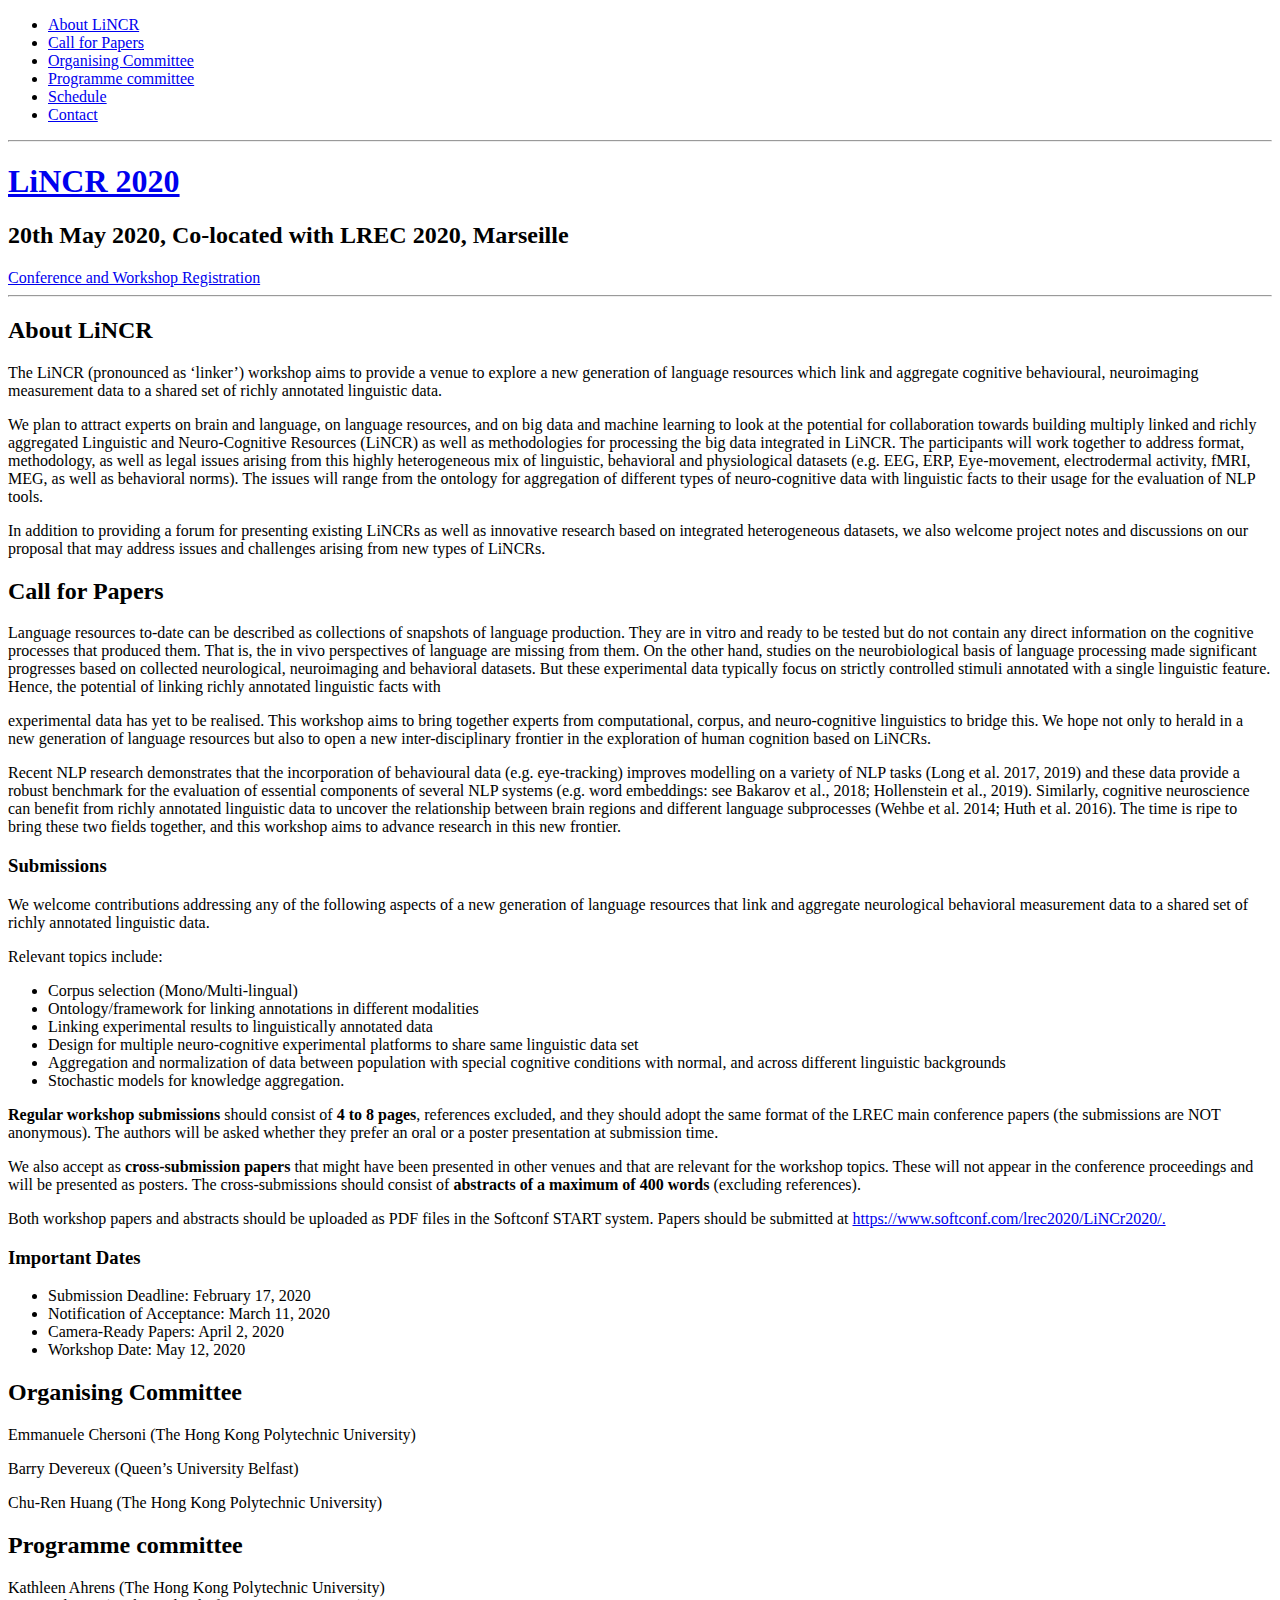
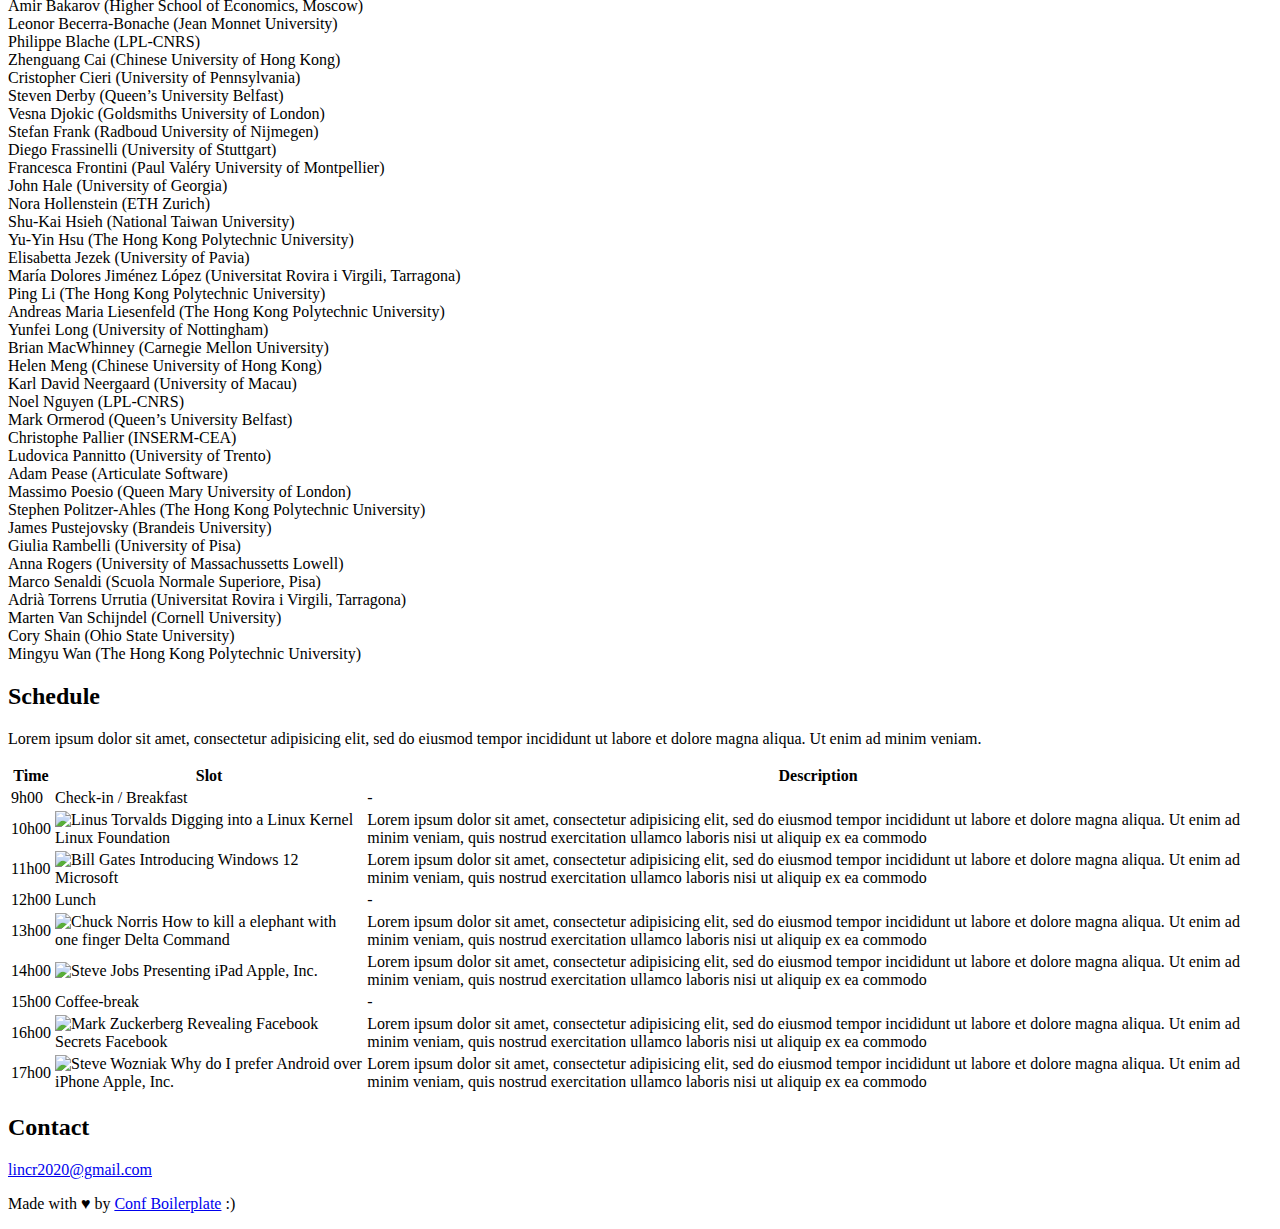
==== index.html @ c2aba681 "first commit" ====
<!doctype html>
<html itemscope itemtype="http://schema.org/Event">
<head>
  <title itemprop="name">LiNCR 2020</title>

  <meta charset="utf-8">
  <meta name="author" content="LiNCR 2020" />
  <meta name="description" content="2nd Workshop on Linguistic and Neurocognitive Resources">
  <meta name="viewport" content="width=device-width">
  <meta http-equiv="X-UA-Compatible" content="IE=edge,chrome=1">

  <meta name="generator" content="Hugo 0.62.2" />
  <meta property="og:title" content="Conference name" />
<meta property="og:description" content="2nd Workshop on Linguistic and Neurocognitive Resources" />
<meta property="og:type" content="website" />
<meta property="og:url" content="http://localhost:1313/" />
<meta property="og:image" content="http://localhost:1313/img/badge.jpg"/>


  <meta name="twitter:card" content="summary_large_image"/>
<meta name="twitter:image" content="http://localhost:1313/img/badge.jpg"/>

<meta name="twitter:title" content="Conference name"/>
<meta name="twitter:description" content="2nd Workshop on Linguistic and Neurocognitive Resources"/>


  <link rel="shortcut icon" href="http://localhost:1313/img/favicon.ico" type="image/x-icon">
  <link rel="apple-touch-icon" href="http://localhost:1313/img/apple-touch-icon.png">

  <link rel="stylesheet" type="text/css" href="http://localhost:1313/css/main.css">

</head>
<body>
  <div class="global">

    <nav id="nav">
  <ul class="wrapper">
    
      <li class="nav-item">
        <a href="#about" target="_blank" title="About LiNCR" class="nav-link">
          About LiNCR
        </a>
      </li>
    
      <li class="nav-item">
        <a href="#call" target="_blank" title="Call for Papers" class="nav-link">
          Call for Papers
        </a>
      </li>
    
      <li class="nav-item">
        <a href="#organisers" target="_blank" title="Organising Committee" class="nav-link">
          Organising Committee
        </a>
      </li>
    
      <li class="nav-item">
        <a href="#progcom" target="_blank" title="Programme committee" class="nav-link">
          Programme committee
        </a>
      </li>
    
      <li class="nav-item">
        <a href="#schedule" target="_blank" title="Schedule" class="nav-link">
          Schedule
        </a>
      </li>
    
      <li class="nav-item">
        <a href="#contact" target="_blank" title="Contact" class="nav-link">
          Contact
        </a>
      </li>
    
  </ul>
</nav>

<hr>

    

<header class="header">
  <div class="wrapper">
    <h1 class="logo-name">
      <a class="logo-link" href="#" title="LiNCR 2020" itemprop="name">LiNCR 2020</a>
    </h1>
    <h2 class="tagline">20th May 2020, Co-located with LREC 2020, Marseille</h2>

    <div class="call-action-area">
      

      
        <a href="http://register.example.com" class="call-action-link" target="_blank" title="Conference and Workshop Registration">Conference and Workshop Registration</a>
      
    </div>
  </div>
</header>

<hr>


    <div class="content" id="content">
      <div class="wrapper">
        
          <section class="about" id="about">
            <h2 class="section-title">About LiNCR</h2>

<p itemprop="description">
The LiNCR (pronounced as ‘linker’) workshop aims to provide a venue to explore a new generation of language resources which link and aggregate cognitive behavioural, neuroimaging measurement data to a shared set of richly annotated linguistic data.
</p>
<p>
We plan to attract experts on brain and language, on language resources, and on big data and machine learning to look at the potential for collaboration towards building multiply linked and richly aggregated Linguistic and Neuro-Cognitive Resources (LiNCR) as well as methodologies for processing the big data integrated in LiNCR. The participants will work together to address format, methodology, as well as legal issues arising from this highly heterogeneous mix of linguistic, behavioral and physiological datasets (e.g. EEG, ERP, Eye-movement, electrodermal activity, fMRI, MEG, as well as behavioral norms). The issues will range from the ontology for aggregation of different types of neuro-cognitive data with linguistic facts to their usage for the evaluation of NLP tools.
</p>
<p>
In addition to providing a forum for presenting existing LiNCRs as well as innovative research based on integrated heterogeneous datasets, we also welcome project notes and discussions on our proposal that may address issues and challenges arising from new types of LiNCRs.
</p>


          </section>
        
          <section class="call" id="call">
            <h2 class="section-title">Call for Papers</h2>

<p>
Language resources to-date can be described as collections of snapshots of language production. They are in vitro and ready to be tested but do not contain any direct information on the cognitive processes that produced them. That is, the in vivo perspectives of language are missing from them. On the other hand, studies on the neurobiological basis of language processing made significant progresses based on collected neurological, neuroimaging and behavioral datasets. But these experimental data typically focus on strictly controlled stimuli annotated with a single linguistic feature. Hence, the potential of linking richly annotated linguistic facts with
</p>
<p>
experimental data has yet to be realised. This workshop aims to bring together experts from computational, corpus, and neuro-cognitive linguistics to bridge this. We hope not only to herald in a new generation of language resources but also to open a new inter-disciplinary frontier in the exploration of human cognition based on LiNCRs.
</p>
<p>
Recent NLP research demonstrates that the incorporation of behavioural data (e.g. eye-tracking) improves modelling on a variety of NLP tasks (Long et al. 2017, 2019) and these data provide a robust benchmark for the evaluation of essential components of several NLP systems (e.g. word embeddings: see Bakarov et al., 2018; Hollenstein et al., 2019). Similarly, cognitive neuroscience can benefit from richly annotated linguistic data to uncover the relationship between brain regions and different language subprocesses (Wehbe et al. 2014; Huth et al. 2016). The time is ripe to bring these two fields together, and this workshop aims to advance research in this new frontier.
</p>

<h3>Submissions</h3>

<p>
We welcome contributions addressing any of the following aspects of a new generation of language resources that link and aggregate neurological behavioral measurement data to a shared set of richly annotated linguistic data.</p>
<p>Relevant topics include:</p>

<ul>
<li>Corpus selection (Mono/Multi-lingual)</li>
<li>Ontology/framework for linking annotations in different modalities</li>
<li>Linking experimental results to linguistically annotated data</li>
<li>Design for multiple neuro-cognitive experimental platforms to share same linguistic data set</li>
<li>Aggregation and normalization of data between population with special cognitive conditions with normal, and across different linguistic backgrounds</li>
<li>Stochastic models for knowledge aggregation.</li>
</ul>
</p>

<p>
<strong>Regular workshop submissions</strong> should consist of <strong>4 to 8 pages</strong>, references excluded, and they should adopt the same format of the LREC main conference papers (the submissions are NOT anonymous). The authors will be asked whether they prefer an oral or a poster presentation at submission time.
</p>

<p>
We also accept as <strong>cross-submission papers</strong> that might have been presented in other venues and that are relevant for the workshop topics. These will not appear in the conference proceedings and will be presented as posters. The cross-submissions should consist of <strong>abstracts of a maximum of 400 words</strong> (excluding references).
</p>

<p>
Both workshop papers and abstracts should be uploaded as PDF files in the Softconf START system. Papers should be submitted at <a href=https://www.softconf.com/lrec2020/LiNCr2020/>https://www.softconf.com/lrec2020/LiNCr2020/.</a>
</p>

<h3>Important Dates</h3>

<ul>
<li>Submission Deadline: February 17, 2020</li>
<li>Notification of Acceptance: March 11, 2020</li>
<li>Camera-Ready Papers: April 2, 2020</li>
<li>Workshop Date: May 12, 2020</li>
</ul>


          </section>
        
          <section class="organisers" id="organisers">
            <h2 class="section-title">Organising Committee</h2>

<p>
Emmanuele Chersoni (The Hong Kong Polytechnic University)
<p>
Barry Devereux (Queen’s University Belfast)
</p>
<p>
Chu-Ren Huang (The Hong Kong Polytechnic University)
</p>



          </section>
        
          <section class="progcom" id="progcom">
            <h2 class="section-title">Programme committee</h2>

<li>
Kathleen Ahrens (The Hong Kong Polytechnic University)
</li><li>
Amir Bakarov (Higher School of Economics, Moscow)
</li><li>
Leonor Becerra-Bonache (Jean Monnet University)
</li><li>
Philippe Blache (LPL-CNRS)
</li><li>
Zhenguang Cai (Chinese University of Hong Kong)
</li><li>
Cristopher Cieri (University of Pennsylvania)
</li><li>
Steven Derby (Queen’s University Belfast)
</li><li>
Vesna Djokic (Goldsmiths University of London)
</li><li>
Stefan Frank (Radboud University of Nijmegen)
</li><li>
Diego Frassinelli (University of Stuttgart)
</li><li>
Francesca Frontini (Paul Valéry University of Montpellier)
</li><li>
John Hale (University of Georgia)
</li><li>
Nora Hollenstein (ETH Zurich)
</li><li>
Shu-Kai Hsieh (National Taiwan University)
</li><li>
Yu-Yin Hsu (The Hong Kong Polytechnic University)
</li><li>
Elisabetta Jezek (University of Pavia)
</li><li>
María Dolores Jiménez López (Universitat Rovira i Virgili, Tarragona)
</li><li>
Ping Li (The Hong Kong Polytechnic University)
</li><li>
Andreas Maria Liesenfeld (The Hong Kong Polytechnic University)
</li><li>
Yunfei Long (University of Nottingham)
</li><li>
Brian MacWhinney (Carnegie Mellon University)
</li><li>
Helen Meng (Chinese University of Hong Kong)
</li><li>
Karl David Neergaard (University of Macau)
</li><li>
Noel Nguyen (LPL-CNRS)
</li><li>
Mark Ormerod (Queen’s University Belfast)
</li><li>
Christophe Pallier (INSERM-CEA)
</li><li>
Ludovica Pannitto (University of Trento)
</li><li>
Adam Pease (Articulate Software)
</li><li>
Massimo Poesio (Queen Mary University of London)
</li><li>
Stephen Politzer-Ahles (The Hong Kong Polytechnic University)
</li><li>
James Pustejovsky (Brandeis University)
</li><li>
Giulia Rambelli (University of Pisa)
</li><li>
Anna Rogers (University of Massachussetts Lowell)
</li><li>
Marco Senaldi (Scuola Normale Superiore, Pisa)
</li><li>
Adrià Torrens Urrutia (Universitat Rovira i Virgili, Tarragona)
</li><li>
Marten Van Schijndel (Cornell University)
</li><li>
Cory Shain (Ohio State University)
</li><li>
Mingyu Wan (The Hong Kong Polytechnic University)

          </section>
        
          <section class="schedule" id="schedule">
            <h2 class="section-title">Schedule</h2>

<p>Lorem ipsum dolor sit amet, consectetur adipisicing elit, sed do eiusmod
tempor incididunt ut labore et dolore magna aliqua. Ut enim ad minim veniam.</p>
<div class="schedule-tbl">
  <table>
    <thead>
      <tr>
        <th class="schedule-time">Time</th>
        <th class="schedule-slot">Slot</th>
        <th class="schedule-description">Description</th>
      </tr>
    </thead>
    <tbody>
      
        
          <tr class="schedule-other">
            <td class="schedule-time">9h00</td>
            <td class="schedule-slot">Check-in / Breakfast</td>
            <td class="schedule-description">-</td>
          </tr>
        
      
        
          <tr>
            <td class="schedule-time">10h00</td>
            <td class="schedule-slot">
            
              <span class="speaker-photo">
                <img class="photo" src="http://localhost:1313/img/speaker.jpg" alt="Linus Torvalds">
              </span>
            

              Digging into a Linux Kernel
              <span class="speakers-company">Linux Foundation</span>
            </td>
            <td class="schedule-description">Lorem ipsum dolor sit amet, consectetur adipisicing elit, sed do eiusmod tempor incididunt ut labore et dolore magna aliqua. Ut enim ad minim veniam, quis nostrud exercitation ullamco laboris nisi ut aliquip ex ea commodo</td>
          </tr>
        
      
        
          <tr>
            <td class="schedule-time">11h00</td>
            <td class="schedule-slot">
            
              <span class="speaker-photo">
                <img class="photo" src="http://localhost:1313/img/speaker.jpg" alt="Bill Gates">
              </span>
            

              Introducing Windows 12
              <span class="speakers-company">Microsoft</span>
            </td>
            <td class="schedule-description">Lorem ipsum dolor sit amet, consectetur adipisicing elit, sed do eiusmod tempor incididunt ut labore et dolore magna aliqua. Ut enim ad minim veniam, quis nostrud exercitation ullamco laboris nisi ut aliquip ex ea commodo</td>
          </tr>
        
      
        
          <tr class="schedule-other">
            <td class="schedule-time">12h00</td>
            <td class="schedule-slot">Lunch</td>
            <td class="schedule-description">-</td>
          </tr>
        
      
        
          <tr>
            <td class="schedule-time">13h00</td>
            <td class="schedule-slot">
            
              <span class="speaker-photo">
                <img class="photo" src="http://localhost:1313/img/speaker.jpg" alt="Chuck Norris">
              </span>
            

              How to kill a elephant with one finger
              <span class="speakers-company">Delta Command</span>
            </td>
            <td class="schedule-description">Lorem ipsum dolor sit amet, consectetur adipisicing elit, sed do eiusmod tempor incididunt ut labore et dolore magna aliqua. Ut enim ad minim veniam, quis nostrud exercitation ullamco laboris nisi ut aliquip ex ea commodo</td>
          </tr>
        
      
        
          <tr>
            <td class="schedule-time">14h00</td>
            <td class="schedule-slot">
            
              <span class="speaker-photo">
                <img class="photo" src="http://localhost:1313/img/speaker.jpg" alt="Steve Jobs">
              </span>
            

              Presenting iPad
              <span class="speakers-company">Apple, Inc.</span>
            </td>
            <td class="schedule-description">Lorem ipsum dolor sit amet, consectetur adipisicing elit, sed do eiusmod tempor incididunt ut labore et dolore magna aliqua. Ut enim ad minim veniam, quis nostrud exercitation ullamco laboris nisi ut aliquip ex ea commodo</td>
          </tr>
        
      
        
          <tr class="schedule-other">
            <td class="schedule-time">15h00</td>
            <td class="schedule-slot">Coffee-break</td>
            <td class="schedule-description">-</td>
          </tr>
        
      
        
          <tr>
            <td class="schedule-time">16h00</td>
            <td class="schedule-slot">
            
              <span class="speaker-photo">
                <img class="photo" src="http://localhost:1313/img/speaker.jpg" alt="Mark Zuckerberg">
              </span>
            

              Revealing Facebook Secrets
              <span class="speakers-company">Facebook</span>
            </td>
            <td class="schedule-description">Lorem ipsum dolor sit amet, consectetur adipisicing elit, sed do eiusmod tempor incididunt ut labore et dolore magna aliqua. Ut enim ad minim veniam, quis nostrud exercitation ullamco laboris nisi ut aliquip ex ea commodo</td>
          </tr>
        
      
        
          <tr>
            <td class="schedule-time">17h00</td>
            <td class="schedule-slot">
            
              <span class="speaker-photo">
                <img class="photo" src="http://localhost:1313/img/speaker.jpg" alt="Steve Wozniak">
              </span>
            

              Why do I prefer Android over iPhone
              <span class="speakers-company">Apple, Inc.</span>
            </td>
            <td class="schedule-description">Lorem ipsum dolor sit amet, consectetur adipisicing elit, sed do eiusmod tempor incididunt ut labore et dolore magna aliqua. Ut enim ad minim veniam, quis nostrud exercitation ullamco laboris nisi ut aliquip ex ea commodo</td>
          </tr>
        
      
    </tbody>
  </table>
</div>

          </section>
        
          <section class="contact" id="contact">
            <h2 class="section-title">Contact</h2>

<p>
<a href=mailto:lincr2020@gmail.com>lincr2020@gmail.com</a>
</p>
<p>  </p>
<p>  </p>
<p>  </p>


          </section>
        

        <footer class="footer">
          <p>Made with ♥ by <a href="https://github.com/braziljs/conf-boilerplate" target="_blank">Conf Boilerplate</a> :)</p>
        </footer>
      </div>
    </div>
  </div>

  <script src="https://ajax.googleapis.com/ajax/libs/jquery/1.11.0/jquery.min.js"></script>
  <script>window.jQuery || document.write('<script src="http://localhost:1313/js/jquery.js"><\/script>')</script>
  
  
  <script src="https://maps.google.com/maps/api/js?key=my-secret-maps-key"></script>
  <script src="http://localhost:1313/js/main.js"></script>
  
  
  
</body>
</html>
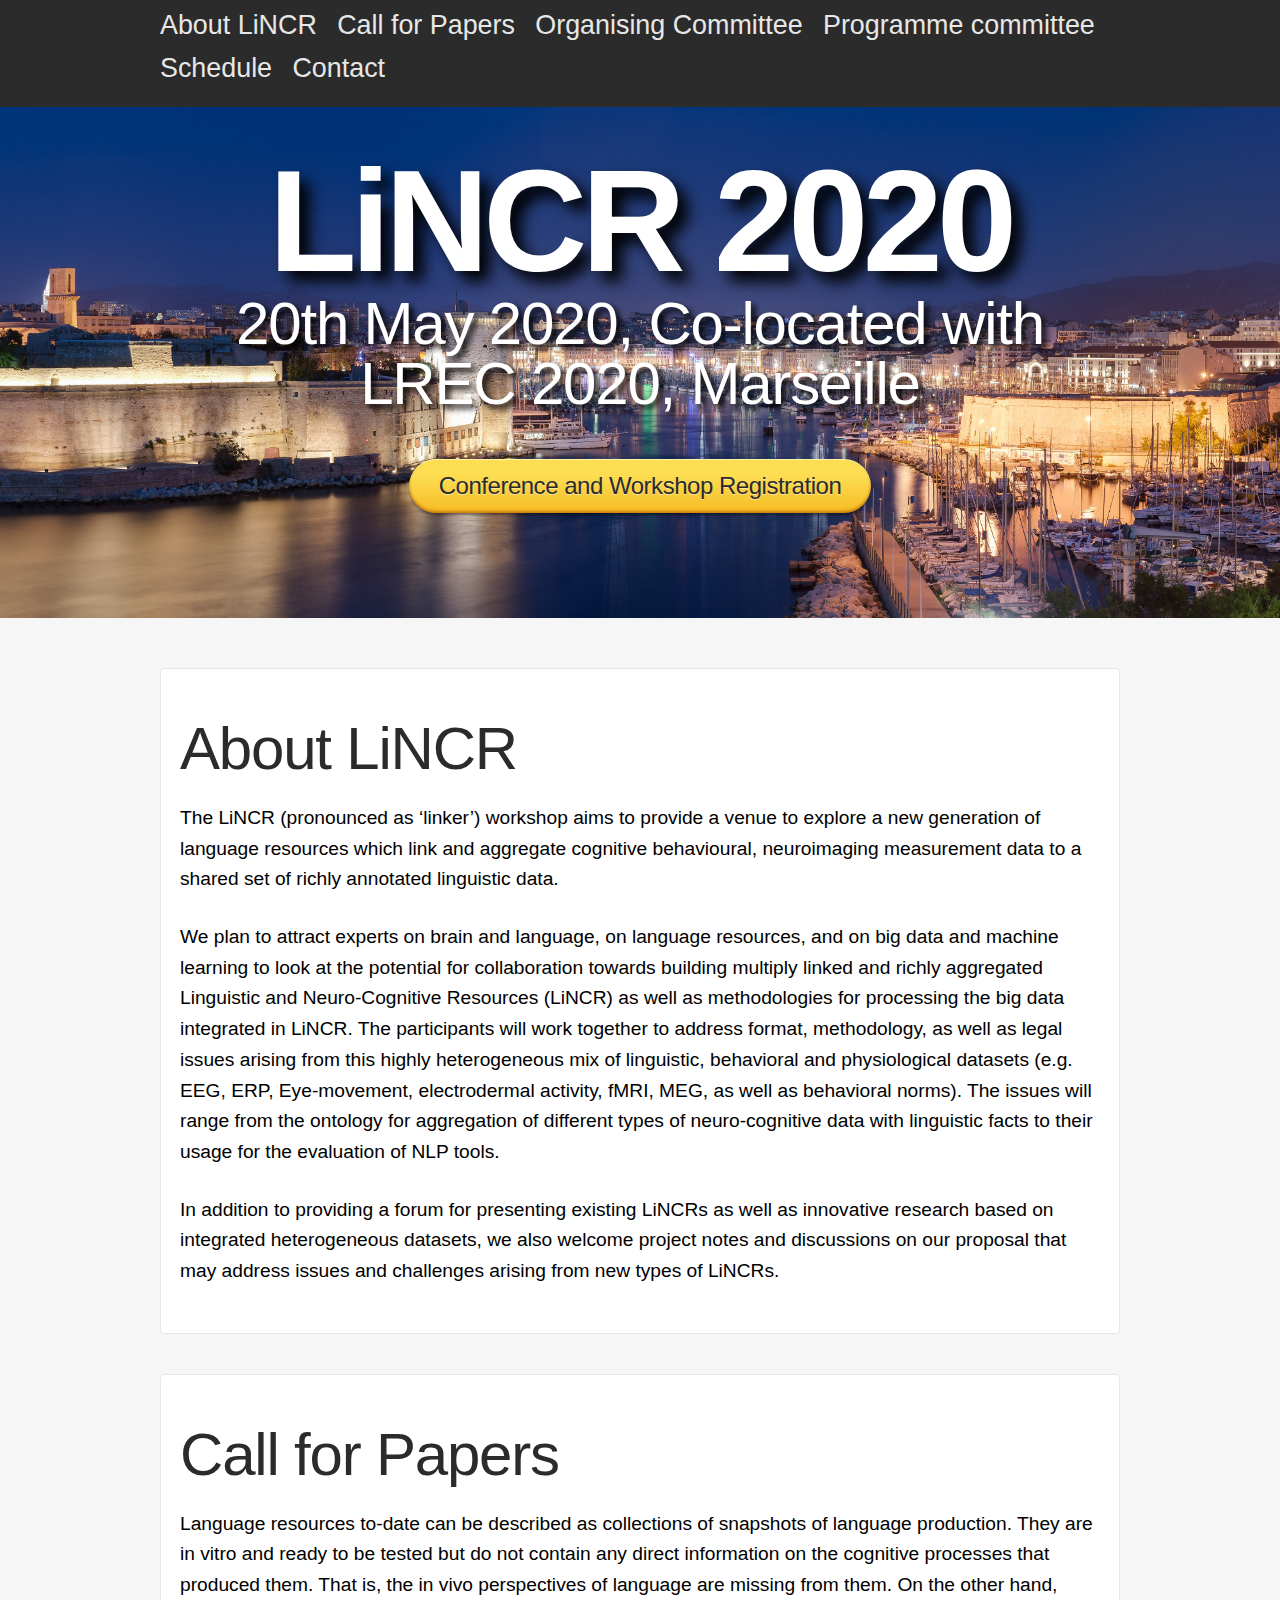
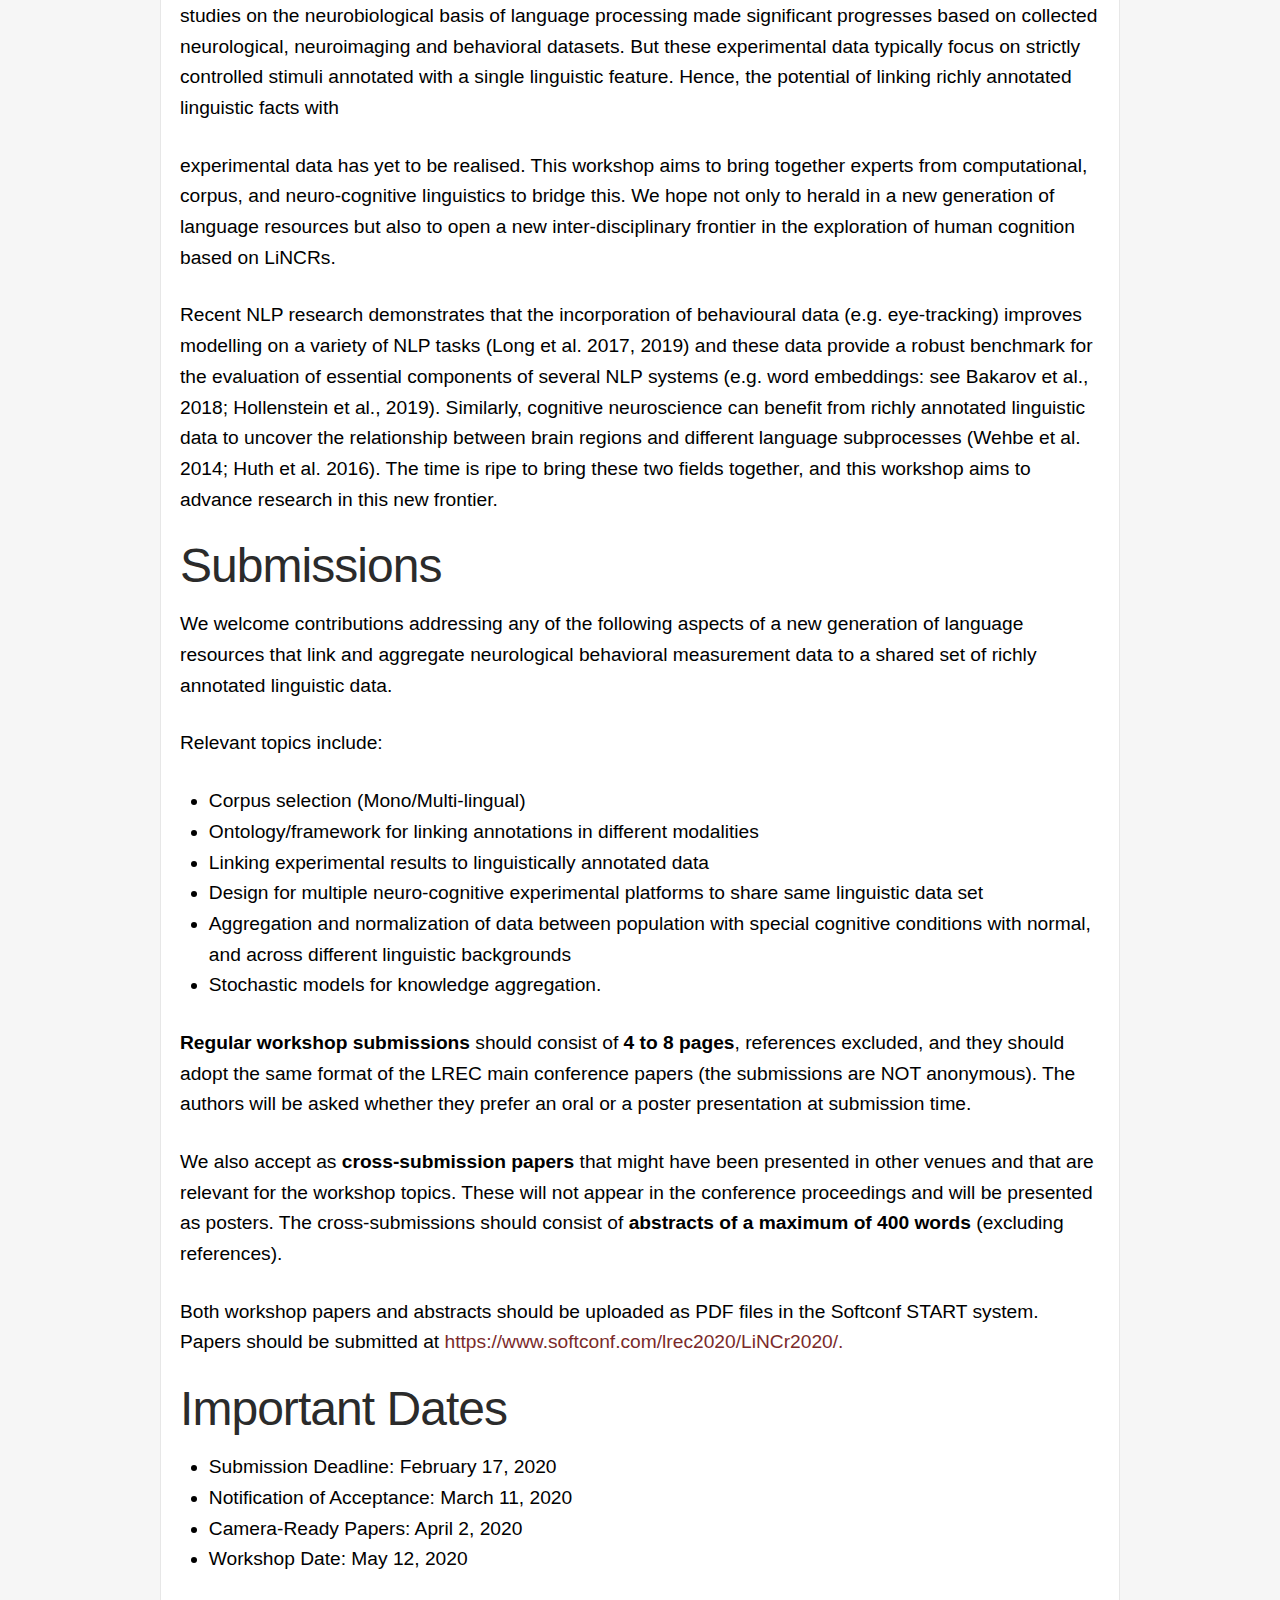
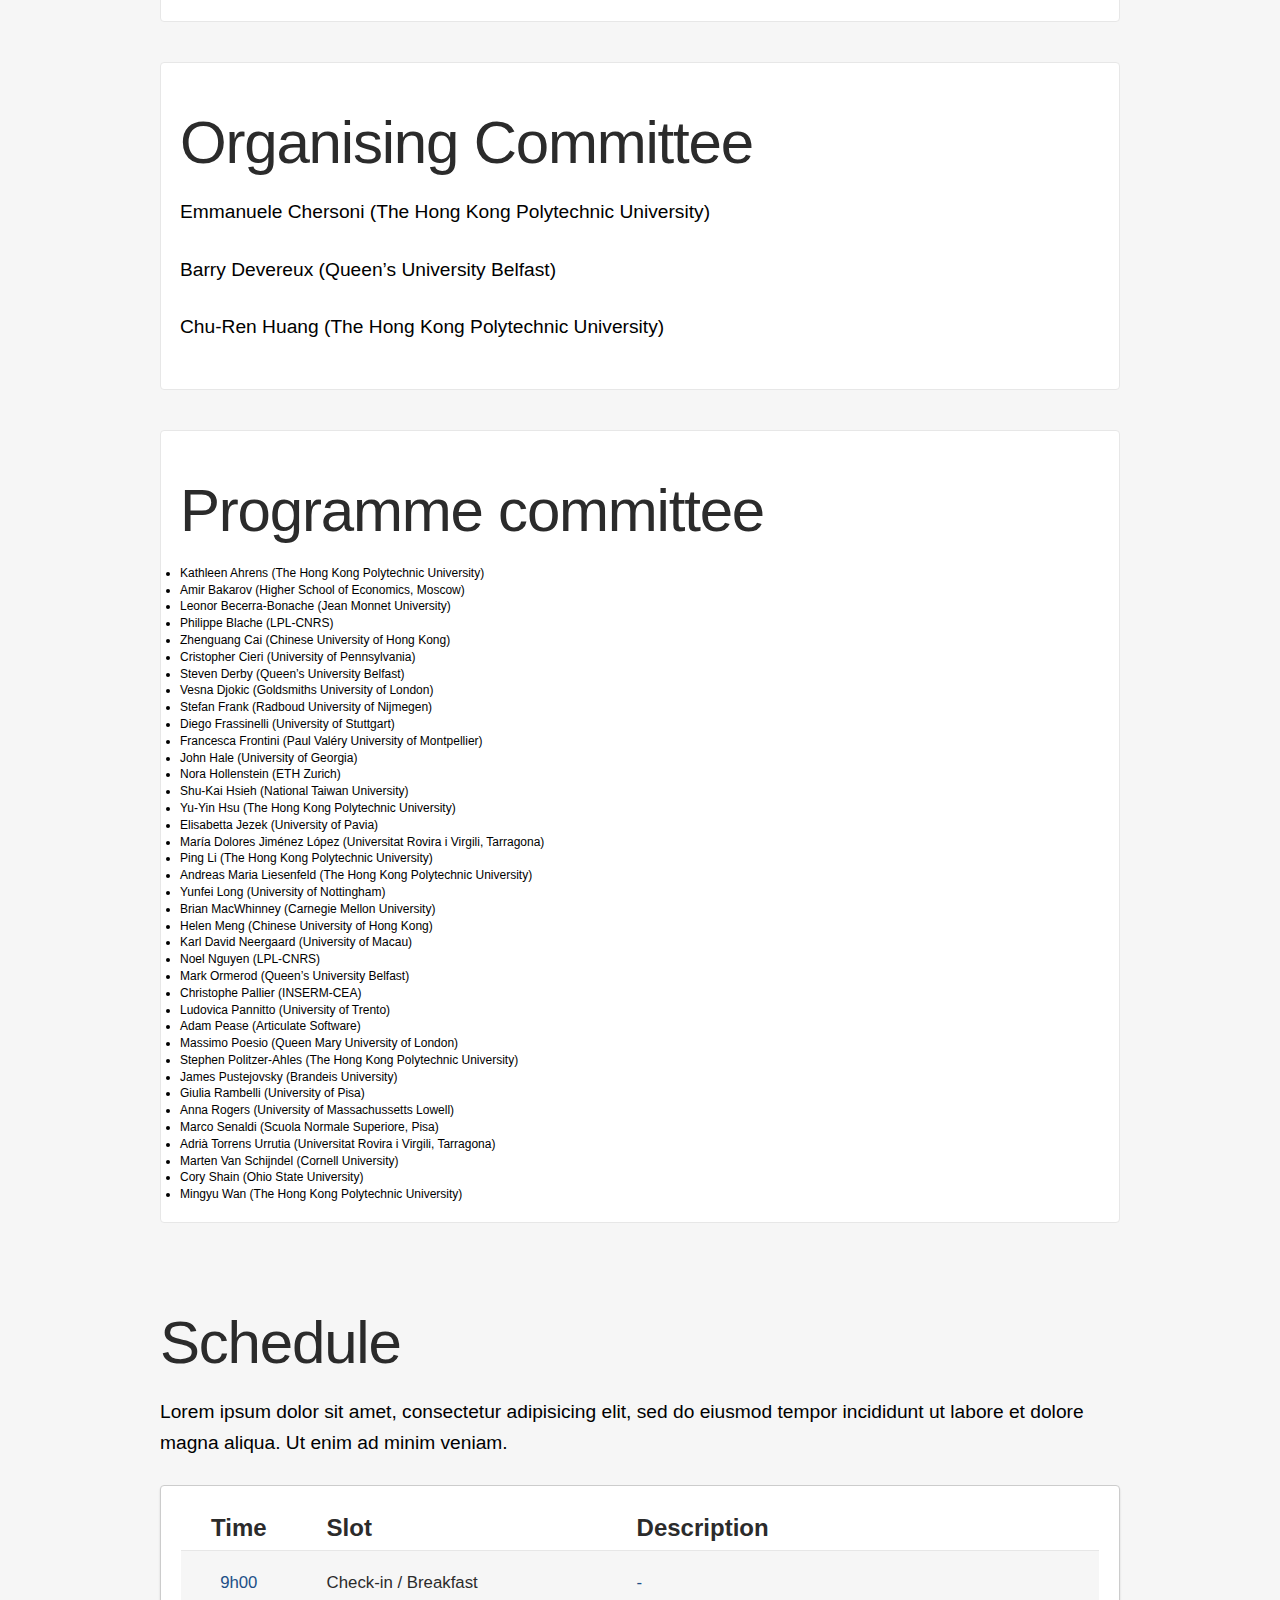
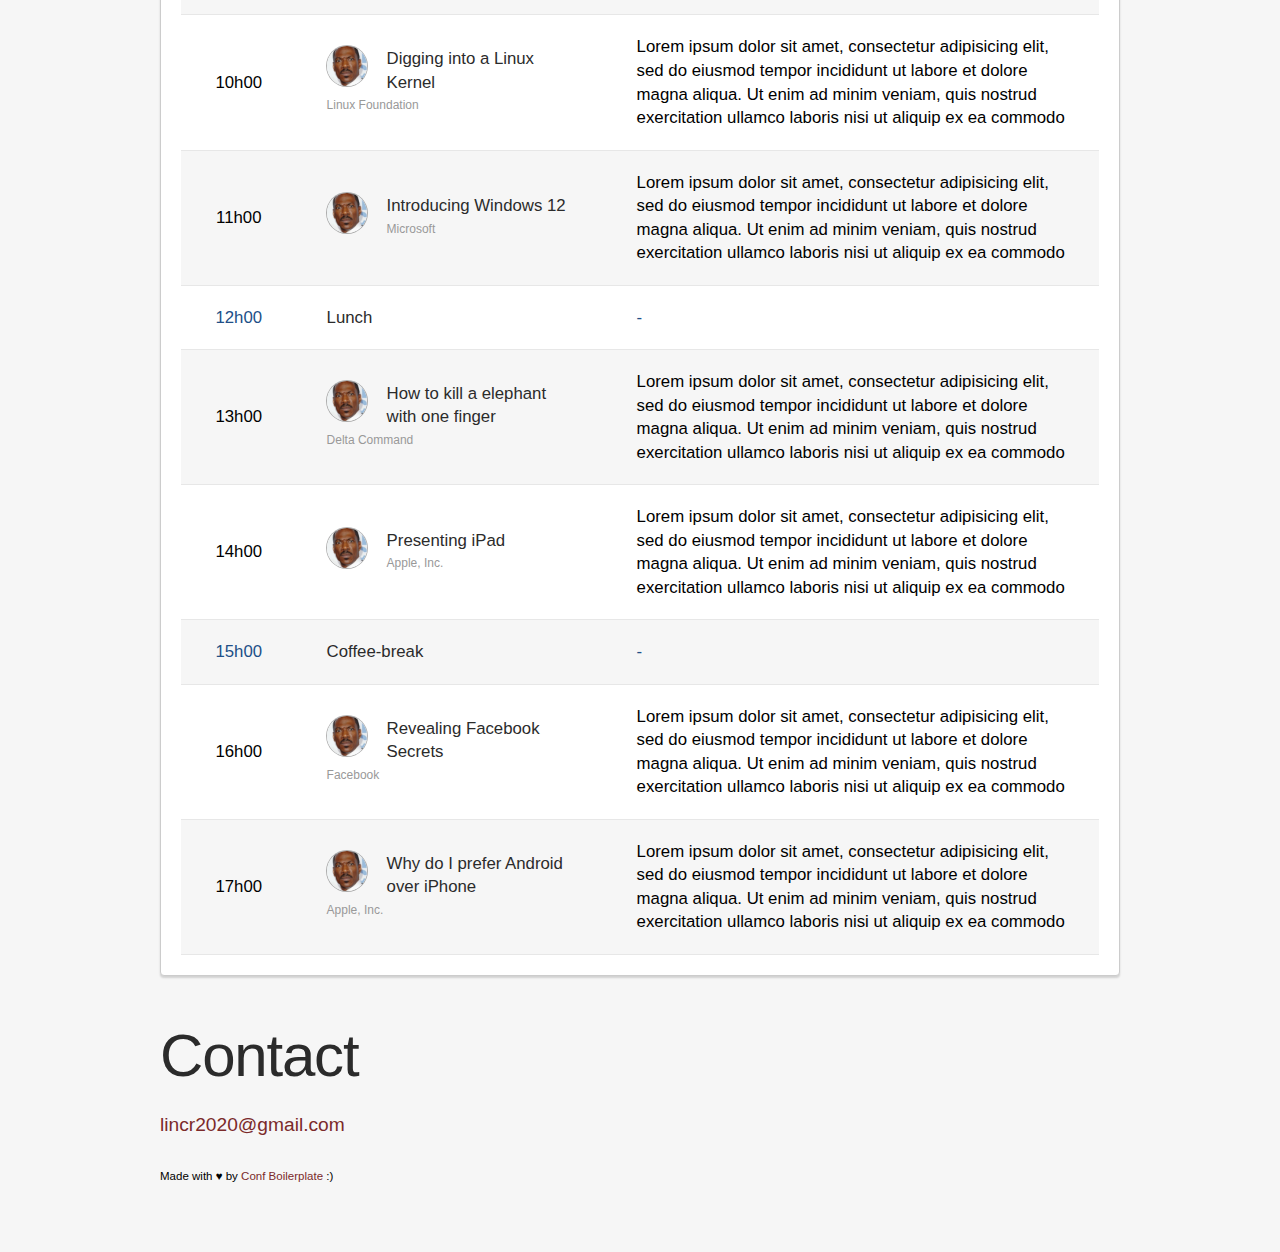
==== commit b28ba61d: "first commit" ====
--- a/index.html
+++ b/index.html
@@ -13,21 +13,21 @@
   <meta property="og:title" content="Conference name" />
 <meta property="og:description" content="2nd Workshop on Linguistic and Neurocognitive Resources" />
 <meta property="og:type" content="website" />
-<meta property="og:url" content="http://localhost:1313/" />
-<meta property="og:image" content="http://localhost:1313/img/badge.jpg"/>
+<meta property="og:url" content="https://barry.github.io/" />
+<meta property="og:image" content="https://barry.github.io/img/badge.jpg"/>
 
 
   <meta name="twitter:card" content="summary_large_image"/>
-<meta name="twitter:image" content="http://localhost:1313/img/badge.jpg"/>
+<meta name="twitter:image" content="https://barry.github.io/img/badge.jpg"/>
 
 <meta name="twitter:title" content="Conference name"/>
 <meta name="twitter:description" content="2nd Workshop on Linguistic and Neurocognitive Resources"/>
 
 
-  <link rel="shortcut icon" href="http://localhost:1313/img/favicon.ico" type="image/x-icon">
-  <link rel="apple-touch-icon" href="http://localhost:1313/img/apple-touch-icon.png">
-
-  <link rel="stylesheet" type="text/css" href="http://localhost:1313/css/main.css">
+  <link rel="shortcut icon" href="https://barry.github.io/img/favicon.ico" type="image/x-icon">
+  <link rel="apple-touch-icon" href="https://barry.github.io/img/apple-touch-icon.png">
+
+  <link rel="stylesheet" type="text/css" href="https://barry.github.io/css/main.css">
 
 </head>
 <body>
@@ -299,7 +299,7 @@
             <td class="schedule-slot">
             
               <span class="speaker-photo">
-                <img class="photo" src="http://localhost:1313/img/speaker.jpg" alt="Linus Torvalds">
+                <img class="photo" src="https://barry.github.io/img/speaker.jpg" alt="Linus Torvalds">
               </span>
             
 
@@ -316,7 +316,7 @@
             <td class="schedule-slot">
             
               <span class="speaker-photo">
-                <img class="photo" src="http://localhost:1313/img/speaker.jpg" alt="Bill Gates">
+                <img class="photo" src="https://barry.github.io/img/speaker.jpg" alt="Bill Gates">
               </span>
             
 
@@ -341,7 +341,7 @@
             <td class="schedule-slot">
             
               <span class="speaker-photo">
-                <img class="photo" src="http://localhost:1313/img/speaker.jpg" alt="Chuck Norris">
+                <img class="photo" src="https://barry.github.io/img/speaker.jpg" alt="Chuck Norris">
               </span>
             
 
@@ -358,7 +358,7 @@
             <td class="schedule-slot">
             
               <span class="speaker-photo">
-                <img class="photo" src="http://localhost:1313/img/speaker.jpg" alt="Steve Jobs">
+                <img class="photo" src="https://barry.github.io/img/speaker.jpg" alt="Steve Jobs">
               </span>
             
 
@@ -383,7 +383,7 @@
             <td class="schedule-slot">
             
               <span class="speaker-photo">
-                <img class="photo" src="http://localhost:1313/img/speaker.jpg" alt="Mark Zuckerberg">
+                <img class="photo" src="https://barry.github.io/img/speaker.jpg" alt="Mark Zuckerberg">
               </span>
             
 
@@ -400,7 +400,7 @@
             <td class="schedule-slot">
             
               <span class="speaker-photo">
-                <img class="photo" src="http://localhost:1313/img/speaker.jpg" alt="Steve Wozniak">
+                <img class="photo" src="https://barry.github.io/img/speaker.jpg" alt="Steve Wozniak">
               </span>
             
 
@@ -439,11 +439,11 @@
   </div>
 
   <script src="https://ajax.googleapis.com/ajax/libs/jquery/1.11.0/jquery.min.js"></script>
-  <script>window.jQuery || document.write('<script src="http://localhost:1313/js/jquery.js"><\/script>')</script>
+  <script>window.jQuery || document.write('<script src="https://barry.github.io/js/jquery.js"><\/script>')</script>
   
   
   <script src="https://maps.google.com/maps/api/js?key=my-secret-maps-key"></script>
-  <script src="http://localhost:1313/js/main.js"></script>
+  <script src="https://barry.github.io/js/main.js"></script>
   
   
   
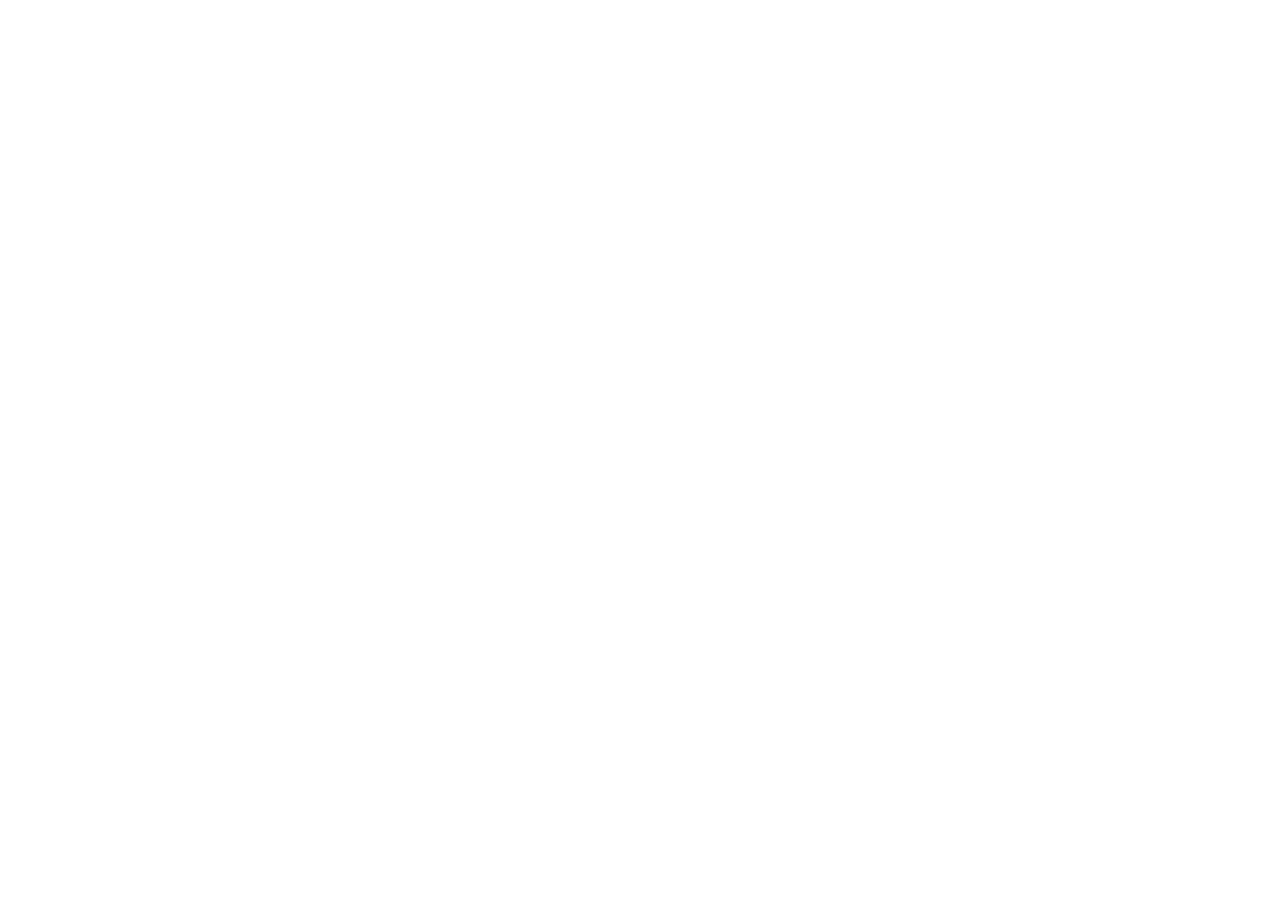
==== commit 11b72631: "redirect" ====
--- a/index.html
+++ b/index.html
@@ -1,451 +1,25 @@
 <!doctype html>
-<html itemscope itemtype="http://schema.org/Event">
+<html>
 <head>
-  <title itemprop="name">LiNCR 2020</title>
+<!-- Global site tag (gtag.js) - Google Analytics -->
+<script async src="https://www.googletagmanager.com/gtag/js?id=UA-54793171-2"></script>
+<script>
+  window.dataLayer = window.dataLayer || [];
+  function gtag(){dataLayer.push(arguments);}
+  gtag('js', new Date());
 
+  gtag('config', 'UA-54793171-2');
+</script>
+  <title itemprop="name">Barry Devereux</title>
   <meta charset="utf-8">
-  <meta name="author" content="LiNCR 2020" />
-  <meta name="description" content="2nd Workshop on Linguistic and Neurocognitive Resources">
+  <meta name="author" content="Barry Devereux" />
+  <meta name="description" content="Barry Devereux">
   <meta name="viewport" content="width=device-width">
-  <meta http-equiv="X-UA-Compatible" content="IE=edge,chrome=1">
+  <meta http-equiv = "refresh" content = "2; url = https://pure.qub.ac.uk/en/persons/barry-devereux" />
+</head>
 
-  <meta name="generator" content="Hugo 0.62.2" />
-  <meta property="og:title" content="Conference name" />
-<meta property="og:description" content="2nd Workshop on Linguistic and Neurocognitive Resources" />
-<meta property="og:type" content="website" />
-<meta property="og:url" content="https://barry.github.io/" />
-<meta property="og:image" content="https://barry.github.io/img/badge.jpg"/>
+<body>
 
-
-  <meta name="twitter:card" content="summary_large_image"/>
-<meta name="twitter:image" content="https://barry.github.io/img/badge.jpg"/>
-
-<meta name="twitter:title" content="Conference name"/>
-<meta name="twitter:description" content="2nd Workshop on Linguistic and Neurocognitive Resources"/>
-
-
-  <link rel="shortcut icon" href="https://barry.github.io/img/favicon.ico" type="image/x-icon">
-  <link rel="apple-touch-icon" href="https://barry.github.io/img/apple-touch-icon.png">
-
-  <link rel="stylesheet" type="text/css" href="https://barry.github.io/css/main.css">
-
-</head>
-<body>
-  <div class="global">
-
-    <nav id="nav">
-  <ul class="wrapper">
-    
-      <li class="nav-item">
-        <a href="#about" target="_blank" title="About LiNCR" class="nav-link">
-          About LiNCR
-        </a>
-      </li>
-    
-      <li class="nav-item">
-        <a href="#call" target="_blank" title="Call for Papers" class="nav-link">
-          Call for Papers
-        </a>
-      </li>
-    
-      <li class="nav-item">
-        <a href="#organisers" target="_blank" title="Organising Committee" class="nav-link">
-          Organising Committee
-        </a>
-      </li>
-    
-      <li class="nav-item">
-        <a href="#progcom" target="_blank" title="Programme committee" class="nav-link">
-          Programme committee
-        </a>
-      </li>
-    
-      <li class="nav-item">
-        <a href="#schedule" target="_blank" title="Schedule" class="nav-link">
-          Schedule
-        </a>
-      </li>
-    
-      <li class="nav-item">
-        <a href="#contact" target="_blank" title="Contact" class="nav-link">
-          Contact
-        </a>
-      </li>
-    
-  </ul>
-</nav>
-
-<hr>
-
-    
-
-<header class="header">
-  <div class="wrapper">
-    <h1 class="logo-name">
-      <a class="logo-link" href="#" title="LiNCR 2020" itemprop="name">LiNCR 2020</a>
-    </h1>
-    <h2 class="tagline">20th May 2020, Co-located with LREC 2020, Marseille</h2>
-
-    <div class="call-action-area">
-      
-
-      
-        <a href="http://register.example.com" class="call-action-link" target="_blank" title="Conference and Workshop Registration">Conference and Workshop Registration</a>
-      
-    </div>
-  </div>
-</header>
-
-<hr>
-
-
-    <div class="content" id="content">
-      <div class="wrapper">
-        
-          <section class="about" id="about">
-            <h2 class="section-title">About LiNCR</h2>
-
-<p itemprop="description">
-The LiNCR (pronounced as ‘linker’) workshop aims to provide a venue to explore a new generation of language resources which link and aggregate cognitive behavioural, neuroimaging measurement data to a shared set of richly annotated linguistic data.
-</p>
-<p>
-We plan to attract experts on brain and language, on language resources, and on big data and machine learning to look at the potential for collaboration towards building multiply linked and richly aggregated Linguistic and Neuro-Cognitive Resources (LiNCR) as well as methodologies for processing the big data integrated in LiNCR. The participants will work together to address format, methodology, as well as legal issues arising from this highly heterogeneous mix of linguistic, behavioral and physiological datasets (e.g. EEG, ERP, Eye-movement, electrodermal activity, fMRI, MEG, as well as behavioral norms). The issues will range from the ontology for aggregation of different types of neuro-cognitive data with linguistic facts to their usage for the evaluation of NLP tools.
-</p>
-<p>
-In addition to providing a forum for presenting existing LiNCRs as well as innovative research based on integrated heterogeneous datasets, we also welcome project notes and discussions on our proposal that may address issues and challenges arising from new types of LiNCRs.
-</p>
-
-
-          </section>
-        
-          <section class="call" id="call">
-            <h2 class="section-title">Call for Papers</h2>
-
-<p>
-Language resources to-date can be described as collections of snapshots of language production. They are in vitro and ready to be tested but do not contain any direct information on the cognitive processes that produced them. That is, the in vivo perspectives of language are missing from them. On the other hand, studies on the neurobiological basis of language processing made significant progresses based on collected neurological, neuroimaging and behavioral datasets. But these experimental data typically focus on strictly controlled stimuli annotated with a single linguistic feature. Hence, the potential of linking richly annotated linguistic facts with
-</p>
-<p>
-experimental data has yet to be realised. This workshop aims to bring together experts from computational, corpus, and neuro-cognitive linguistics to bridge this. We hope not only to herald in a new generation of language resources but also to open a new inter-disciplinary frontier in the exploration of human cognition based on LiNCRs.
-</p>
-<p>
-Recent NLP research demonstrates that the incorporation of behavioural data (e.g. eye-tracking) improves modelling on a variety of NLP tasks (Long et al. 2017, 2019) and these data provide a robust benchmark for the evaluation of essential components of several NLP systems (e.g. word embeddings: see Bakarov et al., 2018; Hollenstein et al., 2019). Similarly, cognitive neuroscience can benefit from richly annotated linguistic data to uncover the relationship between brain regions and different language subprocesses (Wehbe et al. 2014; Huth et al. 2016). The time is ripe to bring these two fields together, and this workshop aims to advance research in this new frontier.
-</p>
-
-<h3>Submissions</h3>
-
-<p>
-We welcome contributions addressing any of the following aspects of a new generation of language resources that link and aggregate neurological behavioral measurement data to a shared set of richly annotated linguistic data.</p>
-<p>Relevant topics include:</p>
-
-<ul>
-<li>Corpus selection (Mono/Multi-lingual)</li>
-<li>Ontology/framework for linking annotations in different modalities</li>
-<li>Linking experimental results to linguistically annotated data</li>
-<li>Design for multiple neuro-cognitive experimental platforms to share same linguistic data set</li>
-<li>Aggregation and normalization of data between population with special cognitive conditions with normal, and across different linguistic backgrounds</li>
-<li>Stochastic models for knowledge aggregation.</li>
-</ul>
-</p>
-
-<p>
-<strong>Regular workshop submissions</strong> should consist of <strong>4 to 8 pages</strong>, references excluded, and they should adopt the same format of the LREC main conference papers (the submissions are NOT anonymous). The authors will be asked whether they prefer an oral or a poster presentation at submission time.
-</p>
-
-<p>
-We also accept as <strong>cross-submission papers</strong> that might have been presented in other venues and that are relevant for the workshop topics. These will not appear in the conference proceedings and will be presented as posters. The cross-submissions should consist of <strong>abstracts of a maximum of 400 words</strong> (excluding references).
-</p>
-
-<p>
-Both workshop papers and abstracts should be uploaded as PDF files in the Softconf START system. Papers should be submitted at <a href=https://www.softconf.com/lrec2020/LiNCr2020/>https://www.softconf.com/lrec2020/LiNCr2020/.</a>
-</p>
-
-<h3>Important Dates</h3>
-
-<ul>
-<li>Submission Deadline: February 17, 2020</li>
-<li>Notification of Acceptance: March 11, 2020</li>
-<li>Camera-Ready Papers: April 2, 2020</li>
-<li>Workshop Date: May 12, 2020</li>
-</ul>
-
-
-          </section>
-        
-          <section class="organisers" id="organisers">
-            <h2 class="section-title">Organising Committee</h2>
-
-<p>
-Emmanuele Chersoni (The Hong Kong Polytechnic University)
-<p>
-Barry Devereux (Queen’s University Belfast)
-</p>
-<p>
-Chu-Ren Huang (The Hong Kong Polytechnic University)
-</p>
-
-
-
-          </section>
-        
-          <section class="progcom" id="progcom">
-            <h2 class="section-title">Programme committee</h2>
-
-<li>
-Kathleen Ahrens (The Hong Kong Polytechnic University)
-</li><li>
-Amir Bakarov (Higher School of Economics, Moscow)
-</li><li>
-Leonor Becerra-Bonache (Jean Monnet University)
-</li><li>
-Philippe Blache (LPL-CNRS)
-</li><li>
-Zhenguang Cai (Chinese University of Hong Kong)
-</li><li>
-Cristopher Cieri (University of Pennsylvania)
-</li><li>
-Steven Derby (Queen’s University Belfast)
-</li><li>
-Vesna Djokic (Goldsmiths University of London)
-</li><li>
-Stefan Frank (Radboud University of Nijmegen)
-</li><li>
-Diego Frassinelli (University of Stuttgart)
-</li><li>
-Francesca Frontini (Paul Valéry University of Montpellier)
-</li><li>
-John Hale (University of Georgia)
-</li><li>
-Nora Hollenstein (ETH Zurich)
-</li><li>
-Shu-Kai Hsieh (National Taiwan University)
-</li><li>
-Yu-Yin Hsu (The Hong Kong Polytechnic University)
-</li><li>
-Elisabetta Jezek (University of Pavia)
-</li><li>
-María Dolores Jiménez López (Universitat Rovira i Virgili, Tarragona)
-</li><li>
-Ping Li (The Hong Kong Polytechnic University)
-</li><li>
-Andreas Maria Liesenfeld (The Hong Kong Polytechnic University)
-</li><li>
-Yunfei Long (University of Nottingham)
-</li><li>
-Brian MacWhinney (Carnegie Mellon University)
-</li><li>
-Helen Meng (Chinese University of Hong Kong)
-</li><li>
-Karl David Neergaard (University of Macau)
-</li><li>
-Noel Nguyen (LPL-CNRS)
-</li><li>
-Mark Ormerod (Queen’s University Belfast)
-</li><li>
-Christophe Pallier (INSERM-CEA)
-</li><li>
-Ludovica Pannitto (University of Trento)
-</li><li>
-Adam Pease (Articulate Software)
-</li><li>
-Massimo Poesio (Queen Mary University of London)
-</li><li>
-Stephen Politzer-Ahles (The Hong Kong Polytechnic University)
-</li><li>
-James Pustejovsky (Brandeis University)
-</li><li>
-Giulia Rambelli (University of Pisa)
-</li><li>
-Anna Rogers (University of Massachussetts Lowell)
-</li><li>
-Marco Senaldi (Scuola Normale Superiore, Pisa)
-</li><li>
-Adrià Torrens Urrutia (Universitat Rovira i Virgili, Tarragona)
-</li><li>
-Marten Van Schijndel (Cornell University)
-</li><li>
-Cory Shain (Ohio State University)
-</li><li>
-Mingyu Wan (The Hong Kong Polytechnic University)
-
-          </section>
-        
-          <section class="schedule" id="schedule">
-            <h2 class="section-title">Schedule</h2>
-
-<p>Lorem ipsum dolor sit amet, consectetur adipisicing elit, sed do eiusmod
-tempor incididunt ut labore et dolore magna aliqua. Ut enim ad minim veniam.</p>
-<div class="schedule-tbl">
-  <table>
-    <thead>
-      <tr>
-        <th class="schedule-time">Time</th>
-        <th class="schedule-slot">Slot</th>
-        <th class="schedule-description">Description</th>
-      </tr>
-    </thead>
-    <tbody>
-      
-        
-          <tr class="schedule-other">
-            <td class="schedule-time">9h00</td>
-            <td class="schedule-slot">Check-in / Breakfast</td>
-            <td class="schedule-description">-</td>
-          </tr>
-        
-      
-        
-          <tr>
-            <td class="schedule-time">10h00</td>
-            <td class="schedule-slot">
-            
-              <span class="speaker-photo">
-                <img class="photo" src="https://barry.github.io/img/speaker.jpg" alt="Linus Torvalds">
-              </span>
-            
-
-              Digging into a Linux Kernel
-              <span class="speakers-company">Linux Foundation</span>
-            </td>
-            <td class="schedule-description">Lorem ipsum dolor sit amet, consectetur adipisicing elit, sed do eiusmod tempor incididunt ut labore et dolore magna aliqua. Ut enim ad minim veniam, quis nostrud exercitation ullamco laboris nisi ut aliquip ex ea commodo</td>
-          </tr>
-        
-      
-        
-          <tr>
-            <td class="schedule-time">11h00</td>
-            <td class="schedule-slot">
-            
-              <span class="speaker-photo">
-                <img class="photo" src="https://barry.github.io/img/speaker.jpg" alt="Bill Gates">
-              </span>
-            
-
-              Introducing Windows 12
-              <span class="speakers-company">Microsoft</span>
-            </td>
-            <td class="schedule-description">Lorem ipsum dolor sit amet, consectetur adipisicing elit, sed do eiusmod tempor incididunt ut labore et dolore magna aliqua. Ut enim ad minim veniam, quis nostrud exercitation ullamco laboris nisi ut aliquip ex ea commodo</td>
-          </tr>
-        
-      
-        
-          <tr class="schedule-other">
-            <td class="schedule-time">12h00</td>
-            <td class="schedule-slot">Lunch</td>
-            <td class="schedule-description">-</td>
-          </tr>
-        
-      
-        
-          <tr>
-            <td class="schedule-time">13h00</td>
-            <td class="schedule-slot">
-            
-              <span class="speaker-photo">
-                <img class="photo" src="https://barry.github.io/img/speaker.jpg" alt="Chuck Norris">
-              </span>
-            
-
-              How to kill a elephant with one finger
-              <span class="speakers-company">Delta Command</span>
-            </td>
-            <td class="schedule-description">Lorem ipsum dolor sit amet, consectetur adipisicing elit, sed do eiusmod tempor incididunt ut labore et dolore magna aliqua. Ut enim ad minim veniam, quis nostrud exercitation ullamco laboris nisi ut aliquip ex ea commodo</td>
-          </tr>
-        
-      
-        
-          <tr>
-            <td class="schedule-time">14h00</td>
-            <td class="schedule-slot">
-            
-              <span class="speaker-photo">
-                <img class="photo" src="https://barry.github.io/img/speaker.jpg" alt="Steve Jobs">
-              </span>
-            
-
-              Presenting iPad
-              <span class="speakers-company">Apple, Inc.</span>
-            </td>
-            <td class="schedule-description">Lorem ipsum dolor sit amet, consectetur adipisicing elit, sed do eiusmod tempor incididunt ut labore et dolore magna aliqua. Ut enim ad minim veniam, quis nostrud exercitation ullamco laboris nisi ut aliquip ex ea commodo</td>
-          </tr>
-        
-      
-        
-          <tr class="schedule-other">
-            <td class="schedule-time">15h00</td>
-            <td class="schedule-slot">Coffee-break</td>
-            <td class="schedule-description">-</td>
-          </tr>
-        
-      
-        
-          <tr>
-            <td class="schedule-time">16h00</td>
-            <td class="schedule-slot">
-            
-              <span class="speaker-photo">
-                <img class="photo" src="https://barry.github.io/img/speaker.jpg" alt="Mark Zuckerberg">
-              </span>
-            
-
-              Revealing Facebook Secrets
-              <span class="speakers-company">Facebook</span>
-            </td>
-            <td class="schedule-description">Lorem ipsum dolor sit amet, consectetur adipisicing elit, sed do eiusmod tempor incididunt ut labore et dolore magna aliqua. Ut enim ad minim veniam, quis nostrud exercitation ullamco laboris nisi ut aliquip ex ea commodo</td>
-          </tr>
-        
-      
-        
-          <tr>
-            <td class="schedule-time">17h00</td>
-            <td class="schedule-slot">
-            
-              <span class="speaker-photo">
-                <img class="photo" src="https://barry.github.io/img/speaker.jpg" alt="Steve Wozniak">
-              </span>
-            
-
-              Why do I prefer Android over iPhone
-              <span class="speakers-company">Apple, Inc.</span>
-            </td>
-            <td class="schedule-description">Lorem ipsum dolor sit amet, consectetur adipisicing elit, sed do eiusmod tempor incididunt ut labore et dolore magna aliqua. Ut enim ad minim veniam, quis nostrud exercitation ullamco laboris nisi ut aliquip ex ea commodo</td>
-          </tr>
-        
-      
-    </tbody>
-  </table>
-</div>
-
-          </section>
-        
-          <section class="contact" id="contact">
-            <h2 class="section-title">Contact</h2>
-
-<p>
-<a href=mailto:lincr2020@gmail.com>lincr2020@gmail.com</a>
-</p>
-<p>  </p>
-<p>  </p>
-<p>  </p>
-
-
-          </section>
-        
-
-        <footer class="footer">
-          <p>Made with ♥ by <a href="https://github.com/braziljs/conf-boilerplate" target="_blank">Conf Boilerplate</a> :)</p>
-        </footer>
-      </div>
-    </div>
-  </div>
-
-  <script src="https://ajax.googleapis.com/ajax/libs/jquery/1.11.0/jquery.min.js"></script>
-  <script>window.jQuery || document.write('<script src="https://barry.github.io/js/jquery.js"><\/script>')</script>
-  
-  
-  <script src="https://maps.google.com/maps/api/js?key=my-secret-maps-key"></script>
-  <script src="https://barry.github.io/js/main.js"></script>
-  
-  
-  
 </body>
 </html>
+
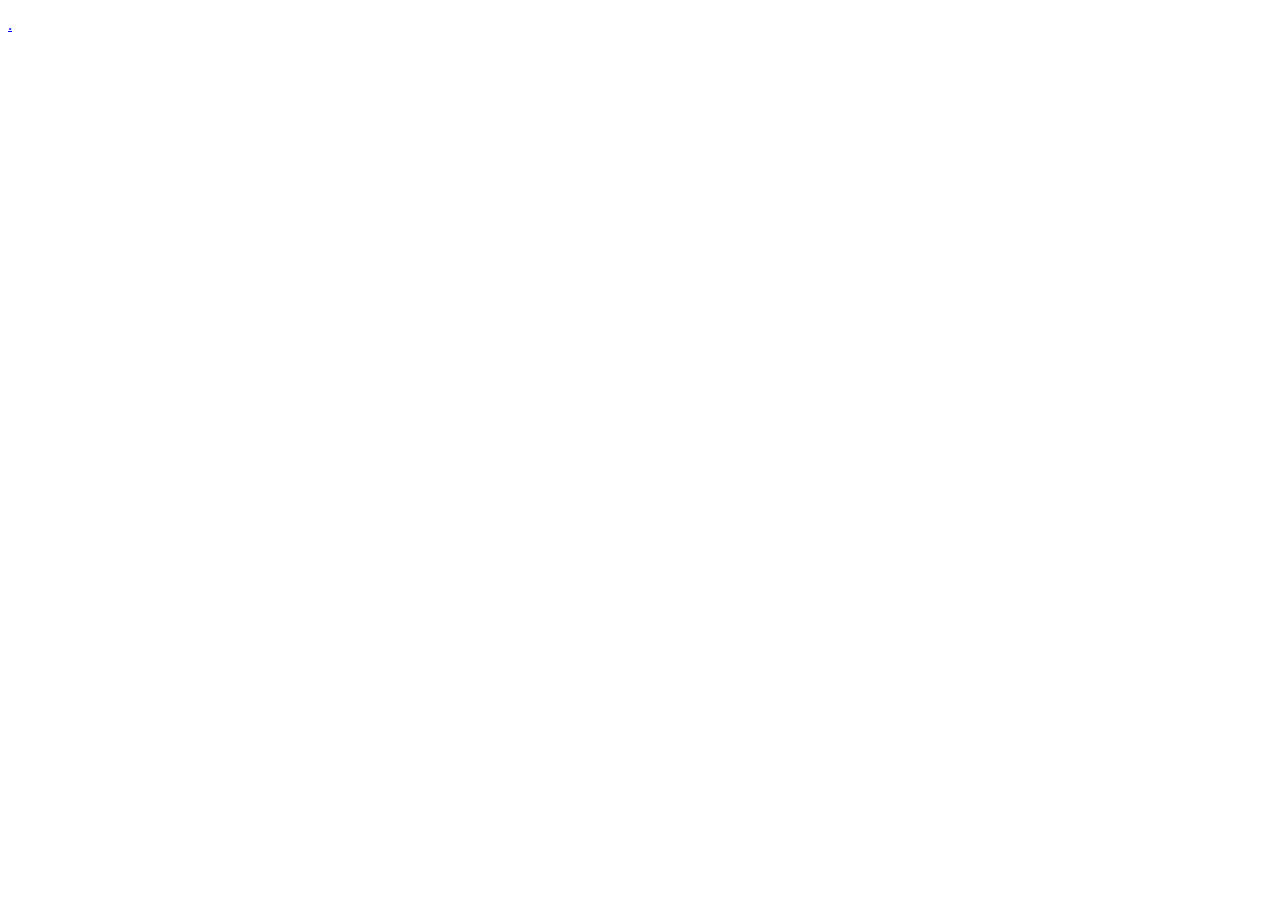
==== commit 1a8ffd3f: "Update index.html" ====
--- a/index.html
+++ b/index.html
@@ -1,7 +1,7 @@
 <!doctype html>
 <html>
 <head>
-<!-- Global site tag (gtag.js) - Google Analytics -->
+
 <script async src="https://www.googletagmanager.com/gtag/js?id=UA-54793171-2"></script>
 <script>
   window.dataLayer = window.dataLayer || [];
@@ -19,7 +19,11 @@
 </head>
 
 <body>
-
+   
+<p>
+<p>
+<p>
+<a rel="me" href="https://sigmoid.social/@barry">.</a>
 </body>
 </html>
 
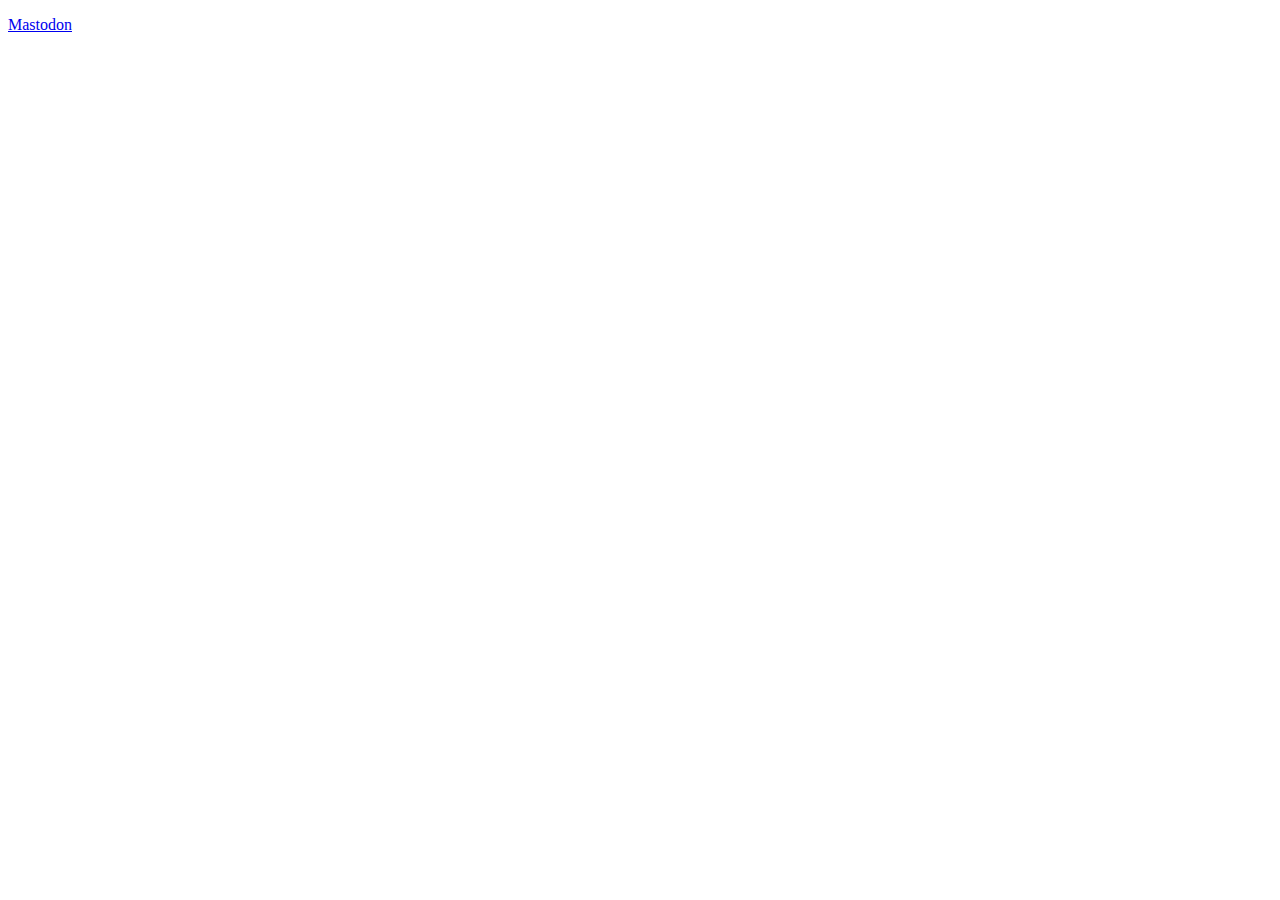
==== commit 2387eae1: "Update index.html" ====
--- a/index.html
+++ b/index.html
@@ -10,12 +10,15 @@
 
   gtag('config', 'UA-54793171-2');
 </script>
-  <title itemprop="name">Barry Devereux</title>
+  
+<title itemprop="name">Barry Devereux</title>
   <meta charset="utf-8">
   <meta name="author" content="Barry Devereux" />
   <meta name="description" content="Barry Devereux">
   <meta name="viewport" content="width=device-width">
-  <meta http-equiv = "refresh" content = "2; url = https://pure.qub.ac.uk/en/persons/barry-devereux" />
+
+<!-- <meta http-equiv = "refresh" content = "2; url = https://pure.qub.ac.uk/en/persons/barry-devereux" />
+-->
 </head>
 
 <body>
@@ -23,7 +26,7 @@
 <p>
 <p>
 <p>
-<a rel="me" href="https://sigmoid.social/@barry">.</a>
+<a rel="me" href="https://sigmoid.social/@barry">Mastodon</a>
 </body>
 </html>
 
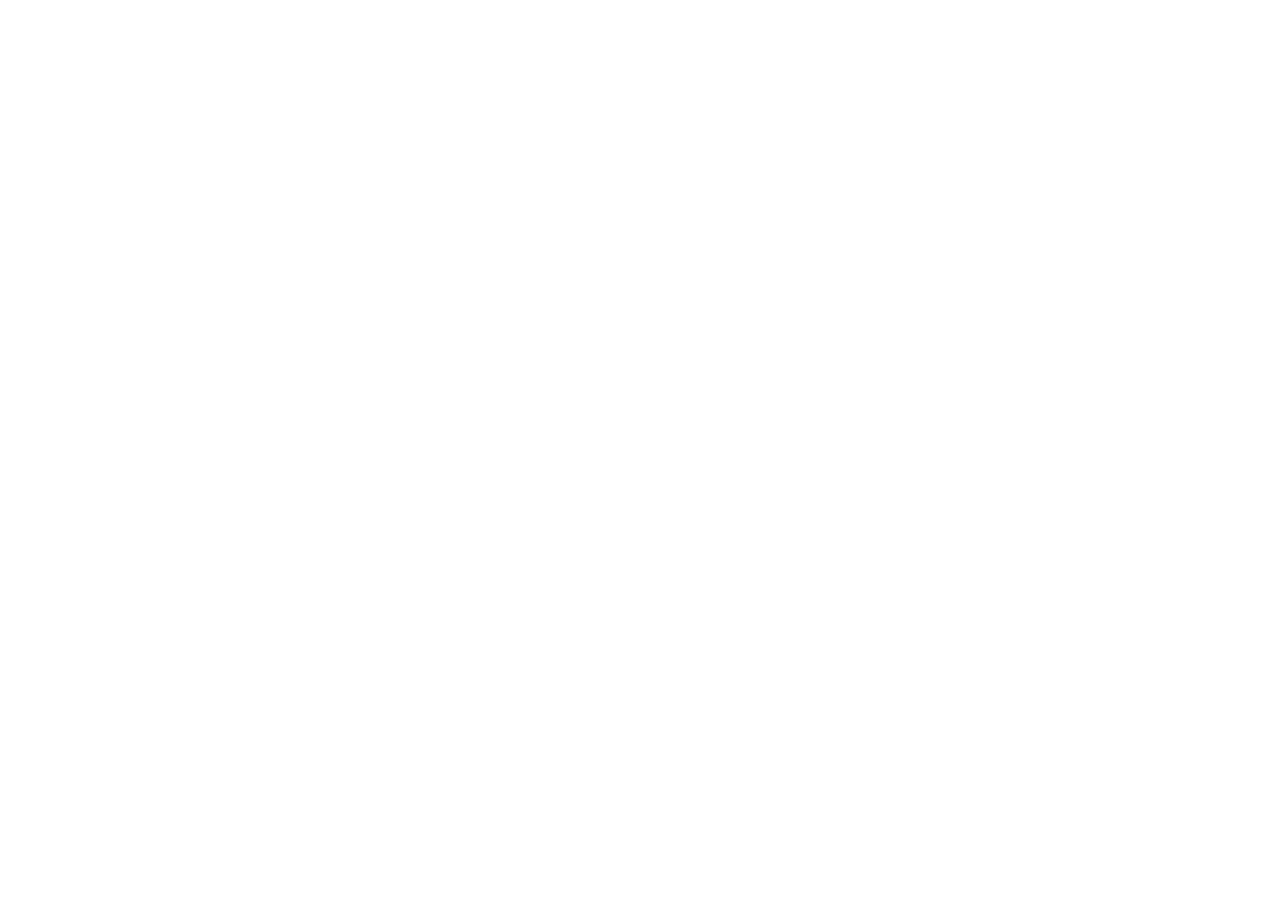
==== commit b24ab367: "Update index.html" ====
--- a/index.html
+++ b/index.html
@@ -17,8 +17,8 @@
   <meta name="description" content="Barry Devereux">
   <meta name="viewport" content="width=device-width">
 
-<!-- <meta http-equiv = "refresh" content = "2; url = https://pure.qub.ac.uk/en/persons/barry-devereux" />
--->
+<meta http-equiv = "refresh" content = "2; url = https://pure.qub.ac.uk/en/persons/barry-devereux" />
+
 </head>
 
 <body>
@@ -26,7 +26,7 @@
 <p>
 <p>
 <p>
-<a rel="me" href="https://sigmoid.social/@barry">Mastodon</a>
+<a rel="me" href="https://sigmoid.social/@barry"> </a>
 </body>
 </html>
 
